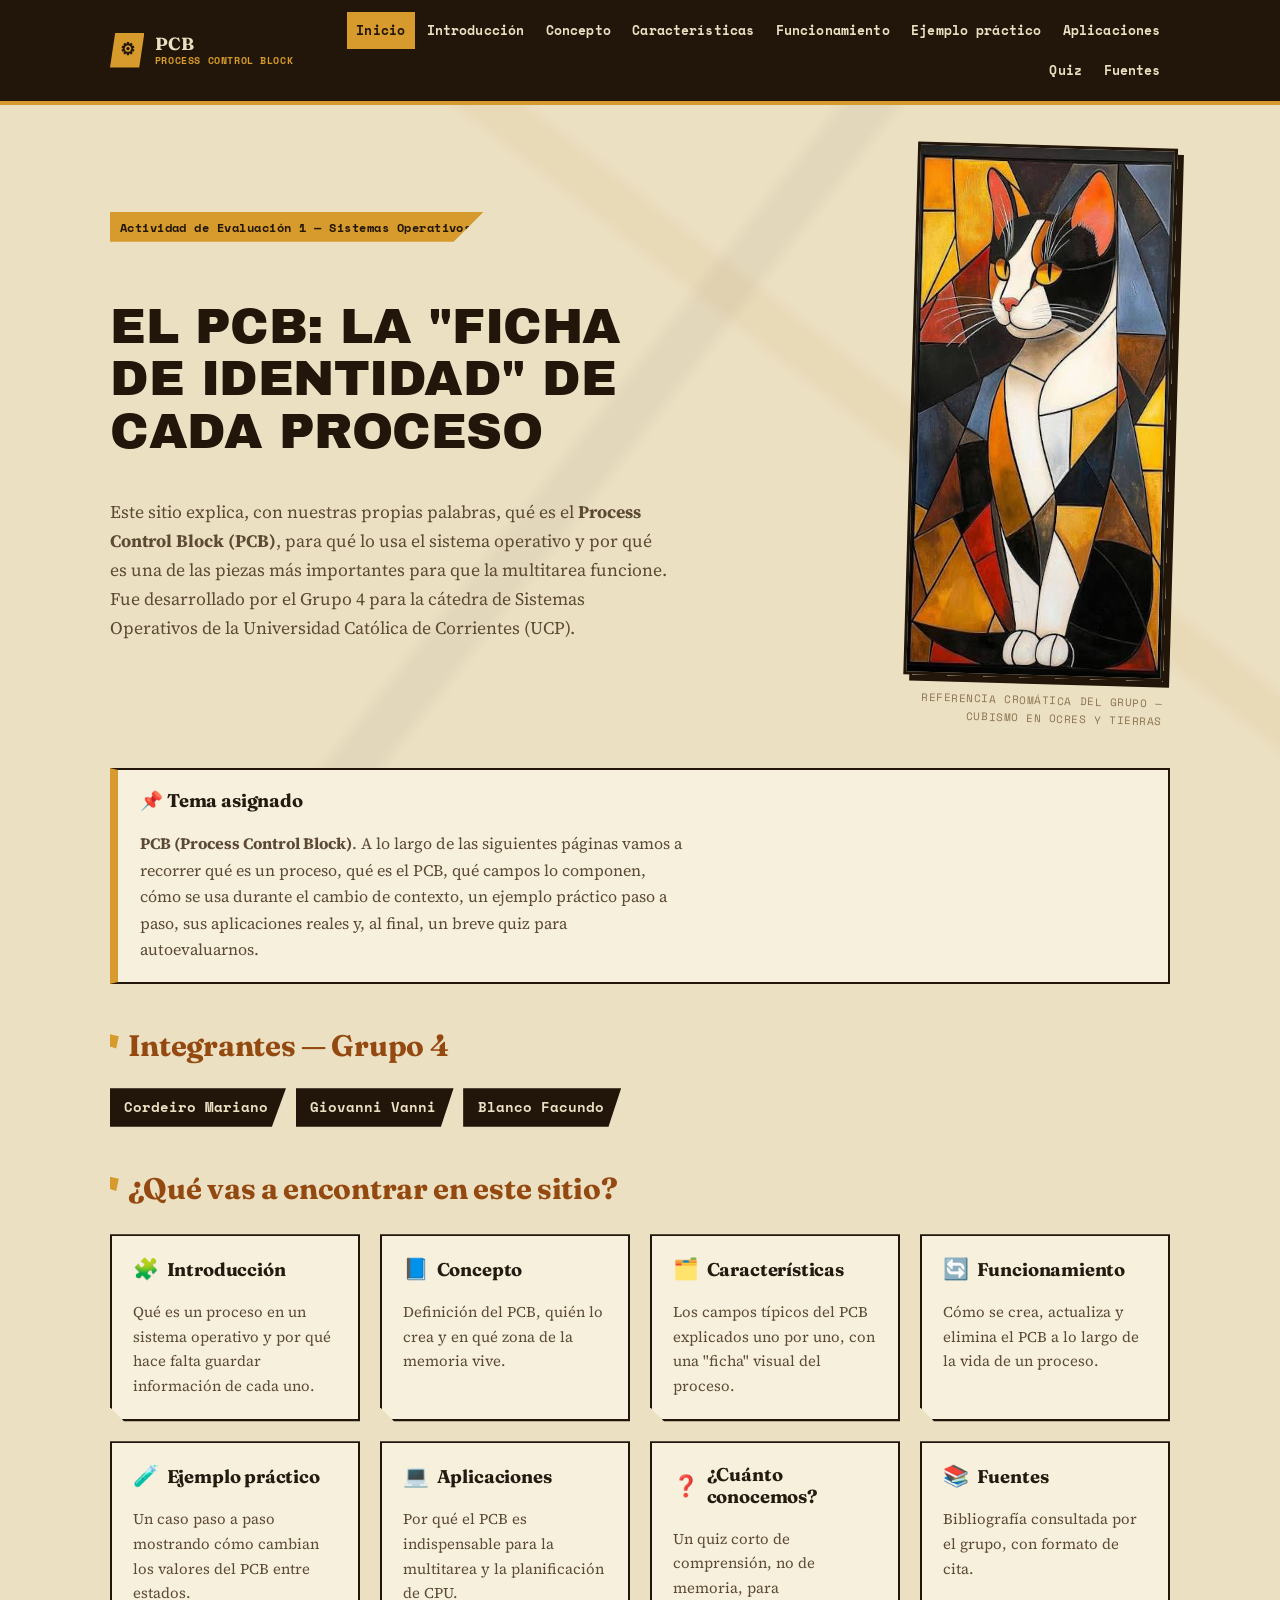
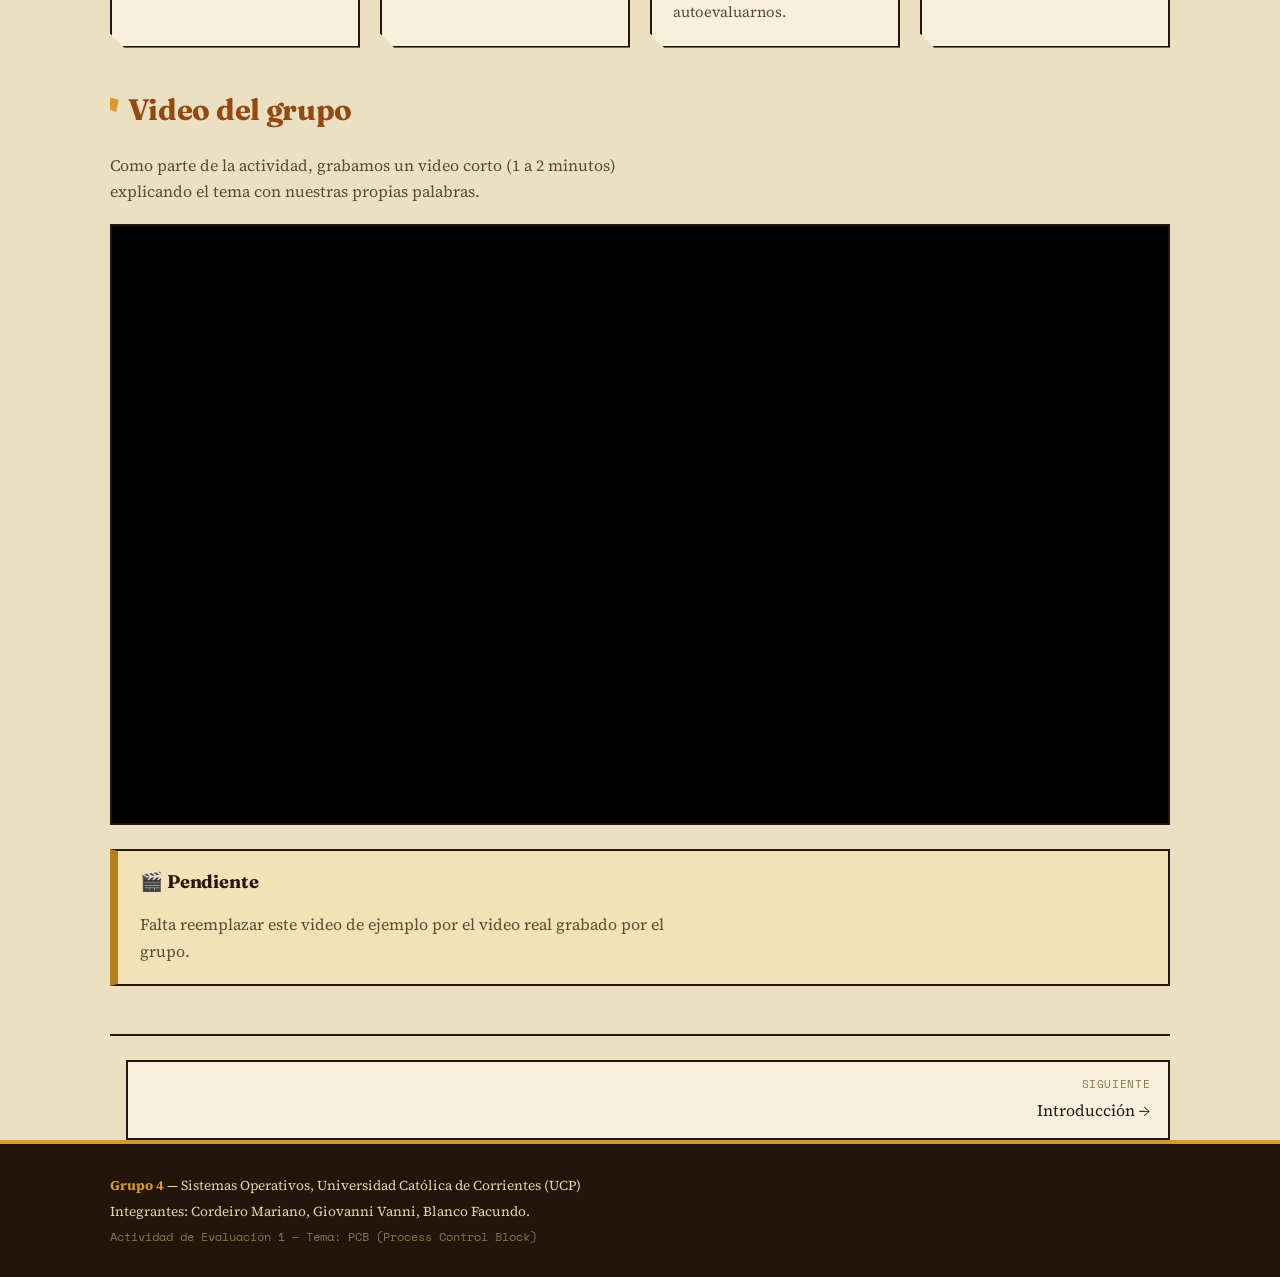
==== index.html @ 2b37f036 "Sitio PCB - Grupo 4" ====
<!DOCTYPE html>
<html lang="es">
<head>
<meta charset="UTF-8" />
<meta name="viewport" content="width=device-width, initial-scale=1.0" />
<title>PCB (Process Control Block) — Grupo 4 | Sistemas Operativos</title>
<meta name="description" content="Sitio del Grupo 4 sobre el PCB (Process Control Block) para la Actividad de Evaluación 1 de Sistemas Operativos - UCP." />
<link rel="preconnect" href="https://fonts.googleapis.com" />
<link rel="stylesheet" href="https://fonts.googleapis.com/css2?family=Archivo+Black&family=Fraunces:ital,opsz,wght@0,9..144,500;0,9..144,600;0,9..144,700;1,9..144,500&family=Source+Serif+4:opsz,wght@8..60,400;8..60,600&family=Space+Mono:wght@400;700&display=swap" />
<link rel="stylesheet" href="style.css" />
</head>
<body>

<header class="site-header">
  <div class="header-inner container">
    <a href="index.html" class="brand">
      <span class="brand-icon">⚙</span>
      <span class="brand-text">PCB<span class="brand-sub">Process Control Block</span></span>
    </a>
    <button class="nav-toggle" id="navToggle" aria-label="Abrir menú" aria-expanded="false">
      <span></span><span></span><span></span>
    </button>
    <nav class="site-nav" id="siteNav">
      <a href="index.html" class="active">Inicio</a>
      <a href="introduccion.html">Introducción</a>
      <a href="concepto.html">Concepto</a>
      <a href="caracteristicas.html">Características</a>
      <a href="funcionamiento.html">Funcionamiento</a>
      <a href="ejemplo-practico.html">Ejemplo práctico</a>
      <a href="aplicaciones.html">Aplicaciones</a>
      <a href="cuanto-conocemos.html">Quiz</a>
      <a href="fuentes.html">Fuentes</a>
    </nav>
  </div>
</header>

<main class="container">

  <section class="hero">
    <div class="hero-text">
      <span class="eyebrow">Actividad de Evaluación 1 — Sistemas Operativos</span>
      <h1>El PCB: la "ficha de identidad" de cada proceso</h1>
      <p class="lead">
        Este sitio explica, con nuestras propias palabras, qué es el
        <strong>Process Control Block (PCB)</strong>, para qué lo usa el sistema
        operativo y por qué es una de las piezas más importantes para que la
        multitarea funcione. Fue desarrollado por el Grupo 4 para la cátedra de
        Sistemas Operativos de la Universidad Católica de Corrientes (UCP).
      </p>
    </div>
    <div class="hero-art">
      <figure>
        <img src="images.jpg" alt="Ilustración cubista de un gato compuesta por planos geométricos en ocre, marrón, negro y blanco" width="320" height="533" />
        <figcaption>Referencia cromática del grupo — cubismo en ocres y tierras</figcaption>
      </figure>
    </div>
  </section>

  <div class="box tip">
    <h3>📌 Tema asignado</h3>
    <p style="margin-bottom:0">
      <strong>PCB (Process Control Block)</strong>. A lo largo de las
      siguientes páginas vamos a recorrer qué es un proceso, qué es el PCB,
      qué campos lo componen, cómo se usa durante el cambio de contexto, un
      ejemplo práctico paso a paso, sus aplicaciones reales y, al final, un
      breve quiz para autoevaluarnos.
    </p>
  </div>

  <h2>Integrantes — Grupo 4</h2>
  <ul class="team-list">
    <li>Cordeiro Mariano</li>
    <li>Giovanni Vanni</li>
    <li>Blanco Facundo</li>
  </ul>

  <h2>¿Qué vas a encontrar en este sitio?</h2>
  <div class="grid">
    <div class="card">
      <a href="introduccion.html" class="card-link">
        <h3><span class="card-icon">🧩</span> Introducción</h3>
        <p>Qué es un proceso en un sistema operativo y por qué hace falta guardar información de cada uno.</p>
      </a>
    </div>
    <div class="card">
      <a href="concepto.html" class="card-link">
        <h3><span class="card-icon">📘</span> Concepto</h3>
        <p>Definición del PCB, quién lo crea y en qué zona de la memoria vive.</p>
      </a>
    </div>
    <div class="card">
      <a href="caracteristicas.html" class="card-link">
        <h3><span class="card-icon">🗂️</span> Características</h3>
        <p>Los campos típicos del PCB explicados uno por uno, con una "ficha" visual del proceso.</p>
      </a>
    </div>
    <div class="card">
      <a href="funcionamiento.html" class="card-link">
        <h3><span class="card-icon">🔄</span> Funcionamiento</h3>
        <p>Cómo se crea, actualiza y elimina el PCB a lo largo de la vida de un proceso.</p>
      </a>
    </div>
    <div class="card">
      <a href="ejemplo-practico.html" class="card-link">
        <h3><span class="card-icon">🧪</span> Ejemplo práctico</h3>
        <p>Un caso paso a paso mostrando cómo cambian los valores del PCB entre estados.</p>
      </a>
    </div>
    <div class="card">
      <a href="aplicaciones.html" class="card-link">
        <h3><span class="card-icon">💻</span> Aplicaciones</h3>
        <p>Por qué el PCB es indispensable para la multitarea y la planificación de CPU.</p>
      </a>
    </div>
    <div class="card">
      <a href="cuanto-conocemos.html" class="card-link">
        <h3><span class="card-icon">❓</span> ¿Cuánto conocemos?</h3>
        <p>Un quiz corto de comprensión, no de memoria, para autoevaluarnos.</p>
      </a>
    </div>
    <div class="card">
      <a href="fuentes.html" class="card-link">
        <h3><span class="card-icon">📚</span> Fuentes</h3>
        <p>Bibliografía consultada por el grupo, con formato de cita.</p>
      </a>
    </div>
  </div>

  <h2>Video del grupo</h2>
  <p>
    Como parte de la actividad, grabamos un video corto (1 a 2 minutos)
    explicando el tema con nuestras propias palabras.
  </p>
  <div class="video-wrap">
    <!-- TODO: reemplazar el src por el video real del grupo subido a YouTube -->
    <iframe
      src="https://www.youtube.com/embed/dQw4w9WgXcQ"
      title="Video explicativo del grupo sobre PCB (Process Control Block)"
      allowfullscreen>
    </iframe>
  </div>
  <div class="box warn">
    <h3>🎬 Pendiente</h3>
    <p style="margin-bottom:0">
      <!-- TODO: el grupo debe grabar un video de 1-2 minutos explicando qué es
           el PCB y para qué sirve, subirlo a YouTube (puede ser "no listado")
           y reemplazar el enlace del iframe de arriba por el real. -->
      Falta reemplazar este video de ejemplo por el video real grabado por el
      grupo.
    </p>
  </div>

  <div class="page-nav">
    <span></span>
    <a href="introduccion.html" class="next">
      <span class="dir">Siguiente</span>
      Introducción →
    </a>
  </div>

</main>

<footer class="site-footer">
  <div class="container footer-inner">
    <p><strong>Grupo 4</strong> — Sistemas Operativos, Universidad Católica de Corrientes (UCP)</p>
    <p>Integrantes: Cordeiro Mariano, Giovanni Vanni, Blanco Facundo.</p>
    <p class="footer-note">Actividad de Evaluación 1 — Tema: PCB (Process Control Block)</p>
  </div>
</footer>

<script src="script.js"></script>
</body>
</html>
---- style.css ----
/* ============================================================
   PCB — Process Control Block | Grupo 4 | Sistemas Operativos
   Hoja de estilos compartida
   Identidad visual: collage cubista — ocre, beige, marrón, negro.
   Planos facetados en vez de esquinas redondeadas; tipografía de
   afiche + serif editorial; sombras duras a modo de "papel superpuesto".
   ============================================================ */

:root {
  /* Paleta — tierra, ocre y tinta, como un collage cubista sobre papel */
  --bg: #ece0c3;
  --bg-soft: #e2d2a8;
  --card: #f7f0dd;
  --card-hover: #f0dfae;
  --border: #cbb686;
  --border-strong: #211609;
  --text: #241a10;
  --text-muted: #5c4a34;
  --text-faint: #8a7350;
  --accent: #d69a2d;
  --accent-2: #b87f1e;
  --accent-strong: #93490f;
  --warn: #b87f1e;
  --danger: #8c3a26;
  --success: #55651f;

  --radius: 0px;
  --radius-sm: 0px;
  --shadow: 6px 6px 0 var(--border-strong);
  --shadow-sm: 4px 4px 0 var(--border-strong);

  --font-display: "Archivo Black", Impact, "Arial Black", sans-serif;
  --font-heading: "Fraunces", Georgia, "Times New Roman", serif;
  --font-body: "Source Serif 4", Georgia, "Times New Roman", serif;
  --mono: "Space Mono", Consolas, "Cascadia Code", Menlo, monospace;
  --sans: var(--font-body);
}

* {
  box-sizing: border-box;
}

html {
  scroll-behavior: smooth;
}

body {
  margin: 0;
  font-family: var(--font-body);
  background-color: var(--bg);
  background-image: linear-gradient(
      128deg,
      transparent 46%,
      rgba(33, 22, 9, 0.045) 47%,
      rgba(33, 22, 9, 0.045) 49%,
      transparent 50%
    ),
    linear-gradient(
      38deg,
      transparent 60%,
      rgba(184, 127, 30, 0.07) 61%,
      rgba(184, 127, 30, 0.07) 63%,
      transparent 64%
    );
  background-attachment: fixed;
  color: var(--text);
  line-height: 1.65;
  min-height: 100vh;
  display: flex;
  flex-direction: column;
}

.container {
  width: 100%;
  max-width: 1100px;
  margin: 0 auto;
  padding: 0 1.25rem;
}

img,
svg {
  max-width: 100%;
}

a {
  color: var(--accent-strong);
  text-decoration-thickness: 1.5px;
  text-underline-offset: 3px;
}

a:hover {
  color: var(--border-strong);
}

a:focus-visible,
button:focus-visible {
  outline: 3px solid var(--accent-strong);
  outline-offset: 2px;
}

h1,
h2,
h3,
h4 {
  font-family: var(--font-heading);
  font-weight: 700;
  line-height: 1.2;
  letter-spacing: -0.01em;
  text-wrap: balance;
  color: var(--border-strong);
}

h1 {
  font-size: clamp(1.9rem, 3.2vw, 2.6rem);
}

h2 {
  font-size: clamp(1.4rem, 2.4vw, 1.85rem);
  margin-top: 2.75rem;
  color: var(--accent-strong);
  position: relative;
  padding-left: 1.1rem;
}

h2::before {
  content: "";
  position: absolute;
  left: 0;
  top: 0.2em;
  width: 0.55rem;
  height: 0.9rem;
  background: var(--accent);
  clip-path: polygon(0 0, 100% 15%, 70% 100%, 0% 85%);
}

h3 {
  font-size: 1.15rem;
  color: var(--text);
}

p {
  color: var(--text-muted);
  max-width: 68ch;
}

.lead {
  font-size: 1.1rem;
  color: var(--text-muted);
  max-width: 62ch;
}

code,
.mono {
  font-family: var(--mono);
}

/* ---------- Header / Nav ---------- */

.site-header {
  position: sticky;
  top: 0;
  z-index: 100;
  background: var(--border-strong);
  border-bottom: 4px solid var(--accent);
}

.header-inner {
  display: flex;
  align-items: center;
  justify-content: space-between;
  padding-top: 0.75rem;
  padding-bottom: 0.75rem;
  gap: 1rem;
}

.brand {
  display: flex;
  align-items: center;
  gap: 0.65rem;
  color: var(--bg);
  text-decoration: none;
  flex-shrink: 0;
}

.brand:hover {
  color: var(--accent);
}

.brand-icon {
  display: inline-flex;
  align-items: center;
  justify-content: center;
  width: 2.15rem;
  height: 2.15rem;
  background: var(--accent);
  clip-path: polygon(15% 0, 100% 0, 85% 100%, 0 100%);
  color: var(--border-strong);
  font-weight: 800;
  font-size: 1.05rem;
  font-family: var(--font-display);
}

.brand-text {
  display: flex;
  flex-direction: column;
  line-height: 1.15;
  font-family: var(--font-heading);
  font-weight: 700;
  font-size: 1.1rem;
}

.brand-sub {
  font-family: var(--mono);
  font-size: 0.62rem;
  font-weight: 700;
  color: var(--accent);
  letter-spacing: 0.06em;
  text-transform: uppercase;
}

.nav-toggle {
  display: none;
  flex-direction: column;
  justify-content: center;
  gap: 4px;
  width: 2.2rem;
  height: 2.2rem;
  background: transparent;
  border: 1px solid var(--accent);
  cursor: pointer;
}

.nav-toggle span {
  display: block;
  height: 2px;
  width: 1.2rem;
  margin: 0 auto;
  background: var(--bg);
}

.site-nav {
  display: flex;
  flex-wrap: wrap;
  gap: 0.15rem;
  justify-content: flex-end;
}

.site-nav a {
  font-family: var(--mono);
  color: var(--bg);
  text-decoration: none;
  font-size: 0.8rem;
  font-weight: 700;
  padding: 0.5rem 0.6rem;
  letter-spacing: 0.01em;
  transition: background 0.15s, color 0.15s;
  white-space: nowrap;
}

.site-nav a:hover {
  background: rgba(214, 154, 45, 0.18);
  color: var(--accent);
}

.site-nav a.active {
  color: var(--border-strong);
  background: var(--accent);
}

/* ---------- Layout ---------- */

main {
  flex: 1;
  padding: 2.5rem 0 4rem;
}

.hero {
  padding: 2.5rem 0 1rem;
  position: relative;
  display: flex;
  align-items: center;
  gap: 2.5rem;
  flex-wrap: wrap;
}

.hero-text {
  flex: 1 1 380px;
  min-width: 0;
}

.hero-art {
  flex: 0 1 260px;
  position: relative;
  margin-left: auto;
}

.hero-art figure {
  margin: 0;
  transform: rotate(1.6deg);
}

.hero-art img {
  display: block;
  width: 100%;
  border: 3px solid var(--border-strong);
  box-shadow: var(--shadow);
}

.hero-art figcaption {
  margin-top: 0.9rem;
  font-family: var(--mono);
  font-size: 0.68rem;
  text-transform: uppercase;
  letter-spacing: 0.05em;
  color: var(--text-faint);
  text-align: right;
}

.hero h1 {
  font-family: var(--font-display);
  font-weight: 400;
  text-transform: uppercase;
  font-size: clamp(2rem, 4.4vw, 3.1rem);
  line-height: 1.05;
  letter-spacing: -0.01em;
  max-width: 16ch;
}

.eyebrow {
  display: inline-block;
  font-family: var(--mono);
  font-size: 0.76rem;
  font-weight: 700;
  color: var(--border-strong);
  background: var(--accent);
  padding: 0.3rem 0.75rem 0.3rem 0.6rem;
  margin-bottom: 1.1rem;
  letter-spacing: 0.04em;
  clip-path: polygon(0 0, 100% 0, 92% 100%, 0% 100%);
}

/* ---------- Cards / grid ---------- */

.grid {
  display: grid;
  gap: 1.25rem;
  grid-template-columns: repeat(auto-fit, minmax(230px, 1fr));
  margin: 1.75rem 0;
}

.card {
  background: var(--card);
  border: 2px solid var(--border-strong);
  box-shadow: var(--shadow-sm);
  padding: 1.3rem;
  clip-path: polygon(0 0, 100% 0, 100% 100%, 14px 100%, 0 calc(100% - 14px));
  transition: transform 0.15s, box-shadow 0.15s, background 0.15s;
}

.card:hover {
  transform: translate(-2px, -2px);
  box-shadow: 8px 8px 0 var(--border-strong);
  background: var(--card-hover);
}

.card h3 {
  margin-top: 0;
  display: flex;
  align-items: center;
  gap: 0.5rem;
  font-family: var(--font-heading);
}

.card-icon {
  font-size: 1.3rem;
}

.card a.card-link {
  display: block;
  text-decoration: none;
  color: inherit;
}

.card a.card-link:hover {
  text-decoration: none;
}

.card p {
  margin-bottom: 0;
  font-size: 0.93rem;
}

/* ---------- Info boxes ---------- */

.box {
  border: 2px solid var(--border-strong);
  background: var(--card);
  padding: 1.25rem 1.4rem;
  margin: 1.5rem 0;
  border-left-width: 8px;
}

.box.tip {
  border-left-color: var(--accent);
}

.box.warn {
  border-left-color: var(--warn);
  background: #f2e2b8;
}

.box.todo {
  border-left-color: var(--danger);
  background: #f3ddd3;
}

.box h3 {
  margin-top: 0;
  font-family: var(--font-heading);
}

/* ---------- Team list ---------- */

.team-list {
  list-style: none;
  padding: 0;
  margin: 1.25rem 0;
  display: flex;
  flex-wrap: wrap;
  gap: 0.6rem;
}

.team-list li {
  background: var(--border-strong);
  color: var(--bg);
  font-family: var(--mono);
  clip-path: polygon(0 0, 100% 0, 92% 100%, 0% 100%);
  padding: 0.5rem 1.1rem 0.5rem 0.9rem;
  font-size: 0.85rem;
  font-weight: 700;
}

/* ---------- Tables ---------- */

.table-wrap {
  overflow-x: auto;
  margin: 1.5rem 0;
  border: 2px solid var(--border-strong);
}

table {
  width: 100%;
  border-collapse: collapse;
  font-size: 0.92rem;
  min-width: 560px;
}

thead th {
  background: var(--border-strong);
  text-align: left;
  padding: 0.75rem 1rem;
  color: var(--accent);
  border-bottom: 1px solid var(--border-strong);
  font-family: var(--mono);
  font-size: 0.78rem;
  text-transform: uppercase;
  letter-spacing: 0.04em;
}

tbody td {
  padding: 0.7rem 1rem;
  border-bottom: 1px solid var(--border);
  color: var(--text-muted);
  vertical-align: top;
  background: var(--card);
}

tbody tr:last-child td {
  border-bottom: none;
}

tbody tr:hover td {
  background: var(--card-hover);
}

td.field-name,
th.field-name {
  color: var(--accent-strong);
  font-weight: 700;
  font-family: var(--mono);
  font-size: 0.85rem;
  white-space: nowrap;
}

/* ---------- Steps ---------- */

.steps {
  list-style: none;
  padding: 0;
  margin: 1.5rem 0;
  counter-reset: step;
}

.steps > li {
  counter-increment: step;
  position: relative;
  padding: 0.9rem 1rem 0.9rem 3.4rem;
  margin-bottom: 0.65rem;
  background: var(--card);
  border: 1px solid var(--border);
  border-left: 3px solid var(--accent);
}

.steps > li::before {
  content: counter(step);
  position: absolute;
  left: 0.85rem;
  top: 50%;
  width: 1.55rem;
  height: 1.55rem;
  background: var(--border-strong);
  color: var(--accent);
  font-family: var(--mono);
  font-weight: 700;
  font-size: 0.82rem;
  display: flex;
  align-items: center;
  justify-content: center;
  transform: translateY(-50%);
}

.steps strong {
  color: var(--border-strong);
}

/* ---------- PCB "ficha" diagram ---------- */

.pcb-card {
  background: var(--card);
  border: 2px solid var(--border-strong);
  padding: 1.5rem;
  margin: 2rem 0;
  box-shadow: var(--shadow);
  position: relative;
  transform: rotate(-0.35deg);
}

.pcb-card-header {
  display: flex;
  justify-content: space-between;
  align-items: center;
  border-bottom: 2px dashed var(--border);
  padding-bottom: 0.9rem;
  margin-bottom: 1rem;
  position: relative;
}

.pcb-card-header .tag {
  font-family: var(--mono);
  font-size: 0.72rem;
  font-weight: 700;
  color: var(--border-strong);
  background: var(--accent);
  padding: 0.25rem 0.6rem;
  clip-path: polygon(0 0, 100% 0, 90% 100%, 0% 100%);
}

.pcb-card-header h3 {
  margin: 0;
  font-family: var(--mono);
  font-size: 1.05rem;
  color: var(--border-strong);
}

.pcb-fields {
  display: grid;
  grid-template-columns: repeat(auto-fit, minmax(210px, 1fr));
  gap: 0.75rem;
  position: relative;
}

.pcb-field {
  background: var(--bg-soft);
  border: 1px solid var(--border);
  border-left: 3px solid var(--accent-2);
  padding: 0.7rem 0.85rem;
}

.pcb-field .k {
  display: block;
  font-family: var(--mono);
  font-size: 0.68rem;
  text-transform: uppercase;
  letter-spacing: 0.04em;
  color: var(--text-faint);
  margin-bottom: 0.25rem;
}

.pcb-field .v {
  display: block;
  font-family: var(--mono);
  font-size: 0.92rem;
  color: var(--accent-strong);
  word-break: break-word;
  font-weight: 700;
}

.pcb-field.state {
  border-left-color: var(--danger);
}

.pcb-field.state .v {
  color: var(--danger);
  font-weight: 700;
}

/* ---------- State diagram ---------- */

.state-diagram {
  display: flex;
  flex-wrap: wrap;
  align-items: center;
  justify-content: center;
  gap: 0.75rem;
  margin: 2rem 0;
  padding: 1.75rem 1.5rem;
  background: var(--border-strong);
}

.state-node {
  padding: 0.8rem 1.4rem;
  font-family: var(--mono);
  font-weight: 700;
  font-size: 0.85rem;
  text-align: center;
  clip-path: polygon(6% 0, 100% 0, 94% 100%, 0 100%);
}

.state-node.running {
  background: var(--accent);
  color: var(--border-strong);
}

.state-node.blocked {
  background: var(--danger);
  color: var(--card);
}

.state-node.ready {
  background: var(--bg-soft);
  color: var(--border-strong);
}

.state-arrow {
  font-size: 1.4rem;
  color: var(--accent);
  font-weight: 700;
}

/* ---------- Video placeholder ---------- */

.video-wrap {
  position: relative;
  width: 100%;
  padding-top: 56.25%;
  overflow: hidden;
  border: 2px solid var(--border-strong);
  margin: 1.25rem 0;
  background: #000;
}

.video-wrap iframe {
  position: absolute;
  inset: 0;
  width: 100%;
  height: 100%;
  border: 0;
}

/* ---------- Quiz ---------- */

.quiz-question {
  background: var(--card);
  border: 2px solid var(--border-strong);
  box-shadow: var(--shadow-sm);
  padding: 1.4rem;
  margin-bottom: 1.75rem;
}

.quiz-question h3 {
  margin-top: 0;
  font-family: var(--font-heading);
}

.quiz-options {
  list-style: none;
  padding: 0;
  margin: 1rem 0;
  display: grid;
  gap: 0.6rem;
}

.quiz-option {
  display: block;
  width: 100%;
  text-align: left;
  font-family: var(--font-body);
  background: var(--bg-soft);
  border: 1px solid var(--border-strong);
  color: var(--text);
  padding: 0.7rem 1rem;
  cursor: pointer;
  font-size: 0.95rem;
  transition: border-color 0.15s, background 0.15s, transform 0.1s;
}

.quiz-option:hover:not(:disabled) {
  background: var(--accent);
  transform: translateX(2px);
}

.quiz-option:disabled {
  cursor: default;
}

.quiz-option.correct {
  border-color: var(--success);
  background: #dfe4c3;
  color: var(--success);
  font-weight: 700;
}

.quiz-option.incorrect {
  border-color: var(--danger);
  background: #f3ddd3;
  color: var(--danger);
  font-weight: 700;
}

.quiz-feedback {
  display: none;
  margin-top: 0.75rem;
  padding: 0.85rem 1rem;
  font-size: 0.9rem;
  border: 1px solid var(--border);
  border-left: 4px solid var(--accent-2);
  background: var(--bg-soft);
  color: var(--text-muted);
}

.quiz-feedback.show {
  display: block;
}

.quiz-summary {
  text-align: center;
  padding: 2rem;
  background: var(--card);
  border: 2px solid var(--border-strong);
  box-shadow: var(--shadow);
  margin-top: 1.5rem;
  display: none;
}

.quiz-summary.show {
  display: block;
}

.quiz-summary .score {
  font-size: 2.2rem;
  font-weight: 700;
  color: var(--accent-strong);
  font-family: var(--font-display);
}

.btn {
  display: inline-block;
  margin-top: 1rem;
  padding: 0.65rem 1.4rem;
  background: var(--accent);
  color: var(--border-strong);
  border: 2px solid var(--border-strong);
  box-shadow: var(--shadow-sm);
  font-family: var(--mono);
  font-weight: 700;
  cursor: pointer;
  font-size: 0.9rem;
  clip-path: polygon(0 0, 100% 0, 96% 100%, 0% 100%);
  transition: transform 0.1s, box-shadow 0.1s;
}

.btn:hover {
  transform: translate(-2px, -2px);
  box-shadow: 6px 6px 0 var(--border-strong);
  text-decoration: none;
}

/* ---------- Sources ---------- */

.source-list {
  list-style: none;
  padding: 0;
  margin: 1.5rem 0;
  display: grid;
  gap: 0.9rem;
}

.source-list li {
  background: var(--card);
  border: 1px solid var(--border);
  border-left: 4px solid var(--accent);
  padding: 0.9rem 1.1rem;
  font-size: 0.93rem;
  color: var(--text-muted);
}

/* ---------- Footer ---------- */

.site-footer {
  border-top: 4px solid var(--accent);
  background: var(--border-strong);
  padding: 1.75rem 0;
  margin-top: auto;
}

.footer-inner p {
  margin: 0.2rem 0;
  font-size: 0.85rem;
  color: var(--bg-soft);
}

.footer-inner strong {
  color: var(--accent);
}

.footer-note {
  font-family: var(--mono);
  font-size: 0.72rem !important;
  color: var(--text-faint) !important;
}

/* ---------- Page nav (prev/next) ---------- */

.page-nav {
  display: flex;
  justify-content: space-between;
  gap: 1rem;
  margin-top: 3rem;
  padding-top: 1.5rem;
  border-top: 2px solid var(--border-strong);
  flex-wrap: wrap;
}

.page-nav a {
  flex: 1;
  min-width: 200px;
  border: 2px solid var(--border-strong);
  padding: 0.9rem 1.1rem;
  text-decoration: none;
  color: var(--text);
  background: var(--card);
  transition: transform 0.12s, box-shadow 0.12s;
}

.page-nav a:hover {
  box-shadow: var(--shadow-sm);
  transform: translate(-2px, -2px);
  text-decoration: none;
}

.page-nav .dir {
  display: block;
  font-family: var(--mono);
  font-size: 0.68rem;
  text-transform: uppercase;
  letter-spacing: 0.06em;
  color: var(--text-faint);
  margin-bottom: 0.2rem;
}

.page-nav .next {
  text-align: right;
}

/* ---------- Responsive ---------- */

@media (max-width: 820px) {
  .nav-toggle {
    display: flex;
  }

  .site-nav {
    display: none;
    width: 100%;
    flex-direction: column;
    justify-content: flex-start;
    gap: 0.15rem;
    padding-top: 0.75rem;
  }

  .site-nav.open {
    display: flex;
  }

  .header-inner {
    flex-wrap: wrap;
  }

  .site-nav a {
    width: 100%;
    padding: 0.65rem 0.75rem;
  }

  .hero {
    flex-direction: column;
    align-items: flex-start;
  }

  .hero-art {
    flex-basis: 100%;
    max-width: 240px;
    margin: 0 auto;
  }
}
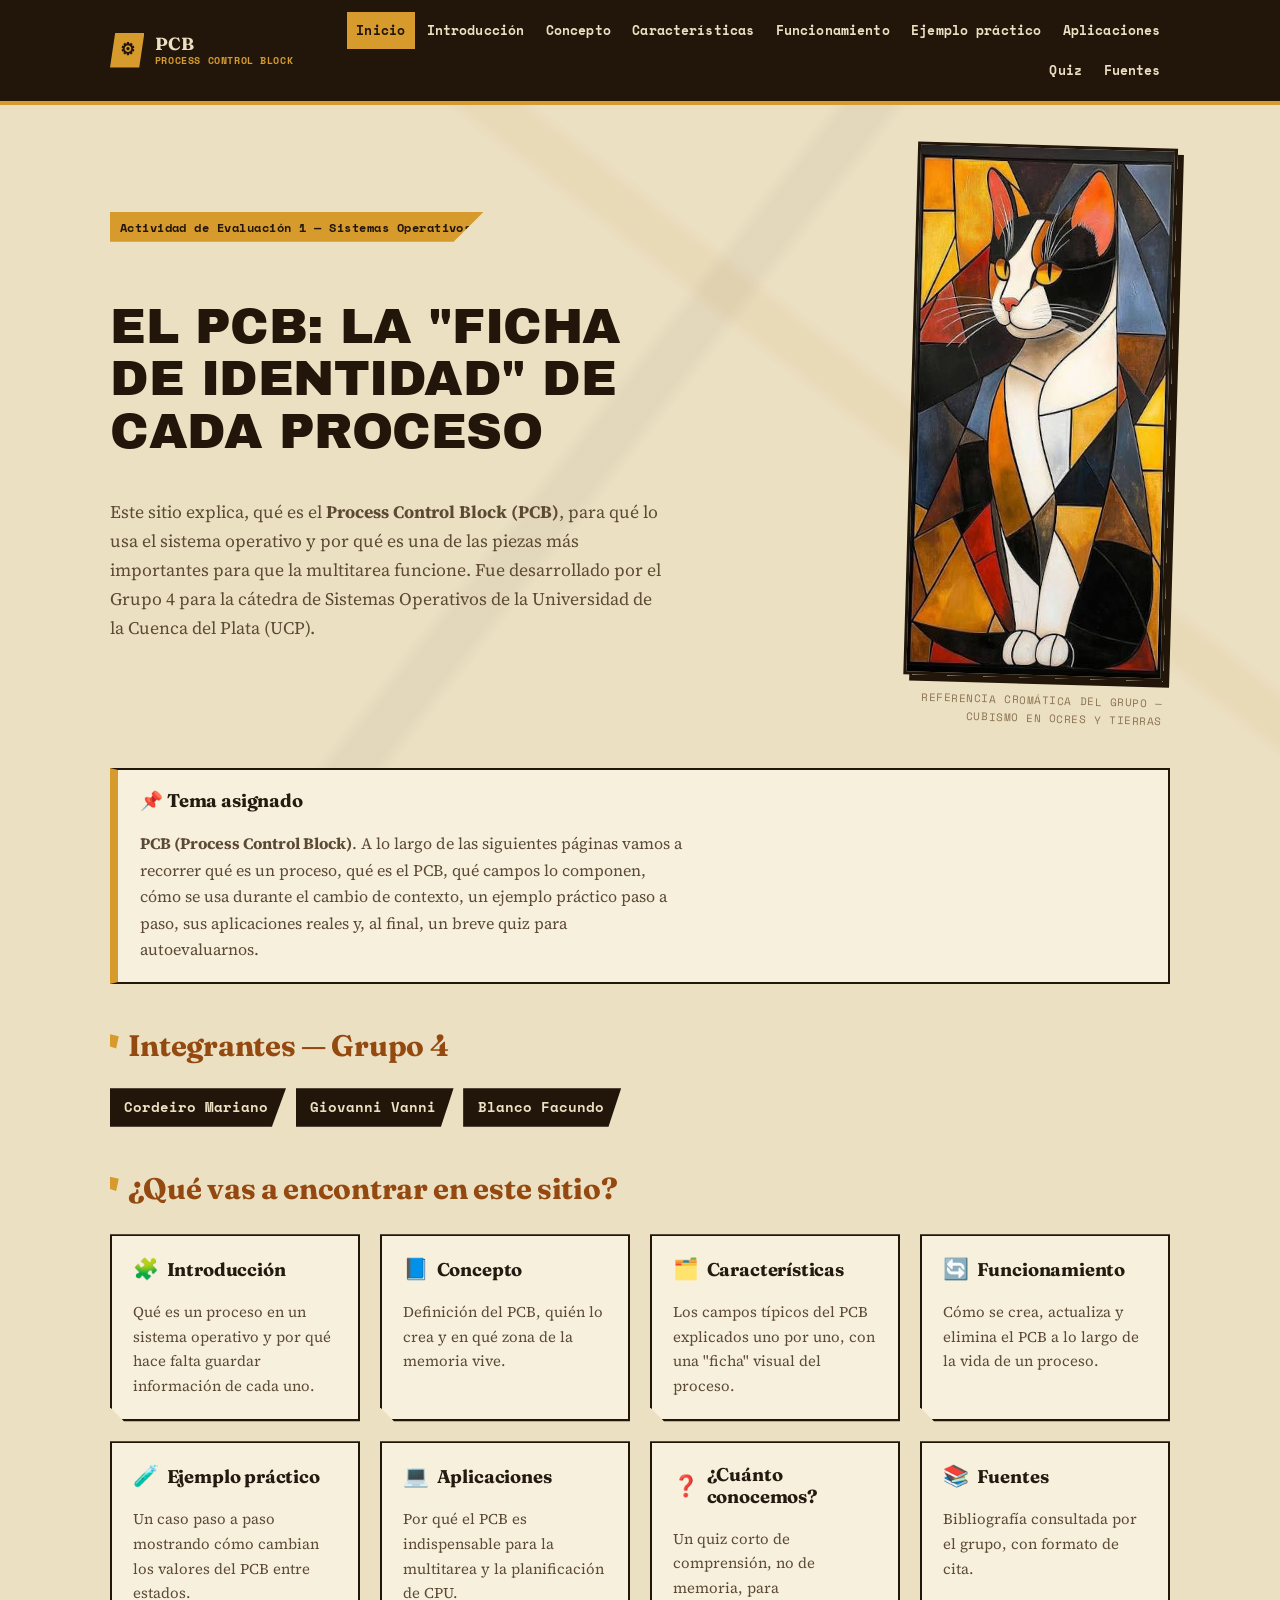
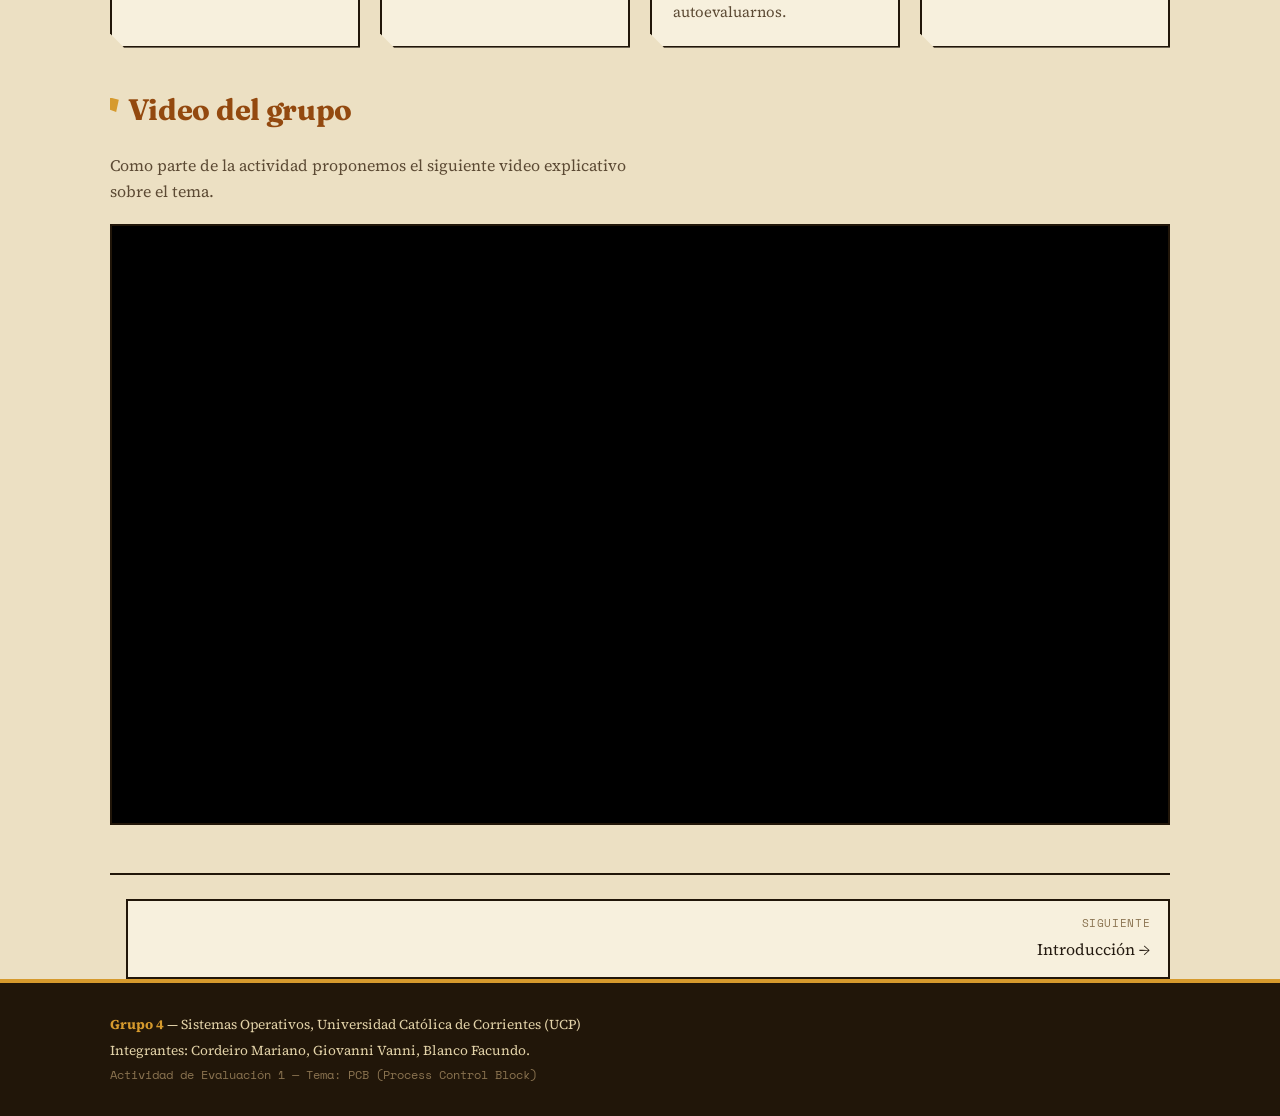
==== commit 9ad1535a: "notas borradas de las paginas" ====
--- a/index.html
+++ b/index.html
@@ -1,173 +1,209 @@
-<!DOCTYPE html>
+<!doctype html>
 <html lang="es">
-<head>
-<meta charset="UTF-8" />
-<meta name="viewport" content="width=device-width, initial-scale=1.0" />
-<title>PCB (Process Control Block) — Grupo 4 | Sistemas Operativos</title>
-<meta name="description" content="Sitio del Grupo 4 sobre el PCB (Process Control Block) para la Actividad de Evaluación 1 de Sistemas Operativos - UCP." />
-<link rel="preconnect" href="https://fonts.googleapis.com" />
-<link rel="stylesheet" href="https://fonts.googleapis.com/css2?family=Archivo+Black&family=Fraunces:ital,opsz,wght@0,9..144,500;0,9..144,600;0,9..144,700;1,9..144,500&family=Source+Serif+4:opsz,wght@8..60,400;8..60,600&family=Space+Mono:wght@400;700&display=swap" />
-<link rel="stylesheet" href="style.css" />
-</head>
-<body>
-
-<header class="site-header">
-  <div class="header-inner container">
-    <a href="index.html" class="brand">
-      <span class="brand-icon">⚙</span>
-      <span class="brand-text">PCB<span class="brand-sub">Process Control Block</span></span>
-    </a>
-    <button class="nav-toggle" id="navToggle" aria-label="Abrir menú" aria-expanded="false">
-      <span></span><span></span><span></span>
-    </button>
-    <nav class="site-nav" id="siteNav">
-      <a href="index.html" class="active">Inicio</a>
-      <a href="introduccion.html">Introducción</a>
-      <a href="concepto.html">Concepto</a>
-      <a href="caracteristicas.html">Características</a>
-      <a href="funcionamiento.html">Funcionamiento</a>
-      <a href="ejemplo-practico.html">Ejemplo práctico</a>
-      <a href="aplicaciones.html">Aplicaciones</a>
-      <a href="cuanto-conocemos.html">Quiz</a>
-      <a href="fuentes.html">Fuentes</a>
-    </nav>
-  </div>
-</header>
-
-<main class="container">
-
-  <section class="hero">
-    <div class="hero-text">
-      <span class="eyebrow">Actividad de Evaluación 1 — Sistemas Operativos</span>
-      <h1>El PCB: la "ficha de identidad" de cada proceso</h1>
-      <p class="lead">
-        Este sitio explica, con nuestras propias palabras, qué es el
-        <strong>Process Control Block (PCB)</strong>, para qué lo usa el sistema
-        operativo y por qué es una de las piezas más importantes para que la
-        multitarea funcione. Fue desarrollado por el Grupo 4 para la cátedra de
-        Sistemas Operativos de la Universidad Católica de Corrientes (UCP).
+  <head>
+    <meta charset="UTF-8" />
+    <meta name="viewport" content="width=device-width, initial-scale=1.0" />
+    <title>PCB (Process Control Block) — Grupo 4 | Sistemas Operativos</title>
+    <meta
+      name="description"
+      content="Sitio del Grupo 4 sobre el PCB (Process Control Block) para la Actividad de Evaluación 1 de Sistemas Operativos - UCP."
+    />
+    <link rel="preconnect" href="https://fonts.googleapis.com" />
+    <link
+      rel="stylesheet"
+      href="https://fonts.googleapis.com/css2?family=Archivo+Black&family=Fraunces:ital,opsz,wght@0,9..144,500;0,9..144,600;0,9..144,700;1,9..144,500&family=Source+Serif+4:opsz,wght@8..60,400;8..60,600&family=Space+Mono:wght@400;700&display=swap"
+    />
+    <link rel="stylesheet" href="style.css" />
+  </head>
+  <body>
+    <header class="site-header">
+      <div class="header-inner container">
+        <a href="index.html" class="brand">
+          <span class="brand-icon">⚙</span>
+          <span class="brand-text"
+            >PCB<span class="brand-sub">Process Control Block</span></span
+          >
+        </a>
+        <button
+          class="nav-toggle"
+          id="navToggle"
+          aria-label="Abrir menú"
+          aria-expanded="false"
+        >
+          <span></span><span></span><span></span>
+        </button>
+        <nav class="site-nav" id="siteNav">
+          <a href="index.html" class="active">Inicio</a>
+          <a href="introduccion.html">Introducción</a>
+          <a href="concepto.html">Concepto</a>
+          <a href="caracteristicas.html">Características</a>
+          <a href="funcionamiento.html">Funcionamiento</a>
+          <a href="ejemplo-practico.html">Ejemplo práctico</a>
+          <a href="aplicaciones.html">Aplicaciones</a>
+          <a href="cuanto-conocemos.html">Quiz</a>
+          <a href="fuentes.html">Fuentes</a>
+        </nav>
+      </div>
+    </header>
+
+    <main class="container">
+      <section class="hero">
+        <div class="hero-text">
+          <span class="eyebrow"
+            >Actividad de Evaluación 1 — Sistemas Operativos</span
+          >
+          <h1>El PCB: la "ficha de identidad" de cada proceso</h1>
+          <p class="lead">
+            Este sitio explica, qué es el
+            <strong>Process Control Block (PCB)</strong>, para qué lo usa el
+            sistema operativo y por qué es una de las piezas más importantes
+            para que la multitarea funcione. Fue desarrollado por el Grupo 4
+            para la cátedra de Sistemas Operativos de la Universidad de la
+            Cuenca del Plata (UCP).
+          </p>
+        </div>
+        <div class="hero-art">
+          <figure>
+            <img
+              src="images.jpg"
+              alt="Ilustración cubista de un gato compuesta por planos geométricos en ocre, marrón, negro y blanco"
+              width="320"
+              height="533"
+            />
+            <figcaption>
+              Referencia cromática del grupo — cubismo en ocres y tierras
+            </figcaption>
+          </figure>
+        </div>
+      </section>
+
+      <div class="box tip">
+        <h3>📌 Tema asignado</h3>
+        <p style="margin-bottom: 0">
+          <strong>PCB (Process Control Block)</strong>. A lo largo de las
+          siguientes páginas vamos a recorrer qué es un proceso, qué es el PCB,
+          qué campos lo componen, cómo se usa durante el cambio de contexto, un
+          ejemplo práctico paso a paso, sus aplicaciones reales y, al final, un
+          breve quiz para autoevaluarnos.
+        </p>
+      </div>
+
+      <h2>Integrantes — Grupo 4</h2>
+      <ul class="team-list">
+        <li>Cordeiro Mariano</li>
+        <li>Giovanni Vanni</li>
+        <li>Blanco Facundo</li>
+      </ul>
+
+      <h2>¿Qué vas a encontrar en este sitio?</h2>
+      <div class="grid">
+        <div class="card">
+          <a href="introduccion.html" class="card-link">
+            <h3><span class="card-icon">🧩</span> Introducción</h3>
+            <p>
+              Qué es un proceso en un sistema operativo y por qué hace falta
+              guardar información de cada uno.
+            </p>
+          </a>
+        </div>
+        <div class="card">
+          <a href="concepto.html" class="card-link">
+            <h3><span class="card-icon">📘</span> Concepto</h3>
+            <p>
+              Definición del PCB, quién lo crea y en qué zona de la memoria
+              vive.
+            </p>
+          </a>
+        </div>
+        <div class="card">
+          <a href="caracteristicas.html" class="card-link">
+            <h3><span class="card-icon">🗂️</span> Características</h3>
+            <p>
+              Los campos típicos del PCB explicados uno por uno, con una "ficha"
+              visual del proceso.
+            </p>
+          </a>
+        </div>
+        <div class="card">
+          <a href="funcionamiento.html" class="card-link">
+            <h3><span class="card-icon">🔄</span> Funcionamiento</h3>
+            <p>
+              Cómo se crea, actualiza y elimina el PCB a lo largo de la vida de
+              un proceso.
+            </p>
+          </a>
+        </div>
+        <div class="card">
+          <a href="ejemplo-practico.html" class="card-link">
+            <h3><span class="card-icon">🧪</span> Ejemplo práctico</h3>
+            <p>
+              Un caso paso a paso mostrando cómo cambian los valores del PCB
+              entre estados.
+            </p>
+          </a>
+        </div>
+        <div class="card">
+          <a href="aplicaciones.html" class="card-link">
+            <h3><span class="card-icon">💻</span> Aplicaciones</h3>
+            <p>
+              Por qué el PCB es indispensable para la multitarea y la
+              planificación de CPU.
+            </p>
+          </a>
+        </div>
+        <div class="card">
+          <a href="cuanto-conocemos.html" class="card-link">
+            <h3><span class="card-icon">❓</span> ¿Cuánto conocemos?</h3>
+            <p>
+              Un quiz corto de comprensión, no de memoria, para autoevaluarnos.
+            </p>
+          </a>
+        </div>
+        <div class="card">
+          <a href="fuentes.html" class="card-link">
+            <h3><span class="card-icon">📚</span> Fuentes</h3>
+            <p>Bibliografía consultada por el grupo, con formato de cita.</p>
+          </a>
+        </div>
+      </div>
+
+      <h2>Video del grupo</h2>
+      <p>
+        Como parte de la actividad proponemos el siguiente video explicativo
+        sobre el tema.
       </p>
-    </div>
-    <div class="hero-art">
-      <figure>
-        <img src="images.jpg" alt="Ilustración cubista de un gato compuesta por planos geométricos en ocre, marrón, negro y blanco" width="320" height="533" />
-        <figcaption>Referencia cromática del grupo — cubismo en ocres y tierras</figcaption>
-      </figure>
-    </div>
-  </section>
-
-  <div class="box tip">
-    <h3>📌 Tema asignado</h3>
-    <p style="margin-bottom:0">
-      <strong>PCB (Process Control Block)</strong>. A lo largo de las
-      siguientes páginas vamos a recorrer qué es un proceso, qué es el PCB,
-      qué campos lo componen, cómo se usa durante el cambio de contexto, un
-      ejemplo práctico paso a paso, sus aplicaciones reales y, al final, un
-      breve quiz para autoevaluarnos.
-    </p>
-  </div>
-
-  <h2>Integrantes — Grupo 4</h2>
-  <ul class="team-list">
-    <li>Cordeiro Mariano</li>
-    <li>Giovanni Vanni</li>
-    <li>Blanco Facundo</li>
-  </ul>
-
-  <h2>¿Qué vas a encontrar en este sitio?</h2>
-  <div class="grid">
-    <div class="card">
-      <a href="introduccion.html" class="card-link">
-        <h3><span class="card-icon">🧩</span> Introducción</h3>
-        <p>Qué es un proceso en un sistema operativo y por qué hace falta guardar información de cada uno.</p>
-      </a>
-    </div>
-    <div class="card">
-      <a href="concepto.html" class="card-link">
-        <h3><span class="card-icon">📘</span> Concepto</h3>
-        <p>Definición del PCB, quién lo crea y en qué zona de la memoria vive.</p>
-      </a>
-    </div>
-    <div class="card">
-      <a href="caracteristicas.html" class="card-link">
-        <h3><span class="card-icon">🗂️</span> Características</h3>
-        <p>Los campos típicos del PCB explicados uno por uno, con una "ficha" visual del proceso.</p>
-      </a>
-    </div>
-    <div class="card">
-      <a href="funcionamiento.html" class="card-link">
-        <h3><span class="card-icon">🔄</span> Funcionamiento</h3>
-        <p>Cómo se crea, actualiza y elimina el PCB a lo largo de la vida de un proceso.</p>
-      </a>
-    </div>
-    <div class="card">
-      <a href="ejemplo-practico.html" class="card-link">
-        <h3><span class="card-icon">🧪</span> Ejemplo práctico</h3>
-        <p>Un caso paso a paso mostrando cómo cambian los valores del PCB entre estados.</p>
-      </a>
-    </div>
-    <div class="card">
-      <a href="aplicaciones.html" class="card-link">
-        <h3><span class="card-icon">💻</span> Aplicaciones</h3>
-        <p>Por qué el PCB es indispensable para la multitarea y la planificación de CPU.</p>
-      </a>
-    </div>
-    <div class="card">
-      <a href="cuanto-conocemos.html" class="card-link">
-        <h3><span class="card-icon">❓</span> ¿Cuánto conocemos?</h3>
-        <p>Un quiz corto de comprensión, no de memoria, para autoevaluarnos.</p>
-      </a>
-    </div>
-    <div class="card">
-      <a href="fuentes.html" class="card-link">
-        <h3><span class="card-icon">📚</span> Fuentes</h3>
-        <p>Bibliografía consultada por el grupo, con formato de cita.</p>
-      </a>
-    </div>
-  </div>
-
-  <h2>Video del grupo</h2>
-  <p>
-    Como parte de la actividad, grabamos un video corto (1 a 2 minutos)
-    explicando el tema con nuestras propias palabras.
-  </p>
-  <div class="video-wrap">
-    <!-- TODO: reemplazar el src por el video real del grupo subido a YouTube -->
-    <iframe
-      src="https://www.youtube.com/embed/dQw4w9WgXcQ"
-      title="Video explicativo del grupo sobre PCB (Process Control Block)"
-      allowfullscreen>
-    </iframe>
-  </div>
-  <div class="box warn">
-    <h3>🎬 Pendiente</h3>
-    <p style="margin-bottom:0">
-      <!-- TODO: el grupo debe grabar un video de 1-2 minutos explicando qué es
-           el PCB y para qué sirve, subirlo a YouTube (puede ser "no listado")
-           y reemplazar el enlace del iframe de arriba por el real. -->
-      Falta reemplazar este video de ejemplo por el video real grabado por el
-      grupo.
-    </p>
-  </div>
-
-  <div class="page-nav">
-    <span></span>
-    <a href="introduccion.html" class="next">
-      <span class="dir">Siguiente</span>
-      Introducción →
-    </a>
-  </div>
-
-</main>
-
-<footer class="site-footer">
-  <div class="container footer-inner">
-    <p><strong>Grupo 4</strong> — Sistemas Operativos, Universidad Católica de Corrientes (UCP)</p>
-    <p>Integrantes: Cordeiro Mariano, Giovanni Vanni, Blanco Facundo.</p>
-    <p class="footer-note">Actividad de Evaluación 1 — Tema: PCB (Process Control Block)</p>
-  </div>
-</footer>
-
-<script src="script.js"></script>
-</body>
+      <div class="video-wrap">
+        <!-- TODO: reemplazar el src por el video real del grupo subido a YouTube -->
+        <iframe
+          src="https://www.youtube.com/embed/piQt4MPc8Lc"
+          title="Video explicativo del grupo sobre PCB (Process Control Block)"
+          allowfullscreen
+        >
+        </iframe>
+      </div>
+
+      <div class="page-nav">
+        <span></span>
+        <a href="introduccion.html" class="next">
+          <span class="dir">Siguiente</span>
+          Introducción →
+        </a>
+      </div>
+    </main>
+
+    <footer class="site-footer">
+      <div class="container footer-inner">
+        <p>
+          <strong>Grupo 4</strong> — Sistemas Operativos, Universidad Católica
+          de Corrientes (UCP)
+        </p>
+        <p>Integrantes: Cordeiro Mariano, Giovanni Vanni, Blanco Facundo.</p>
+        <p class="footer-note">
+          Actividad de Evaluación 1 — Tema: PCB (Process Control Block)
+        </p>
+      </div>
+    </footer>
+
+    <script src="script.js"></script>
+  </body>
 </html>
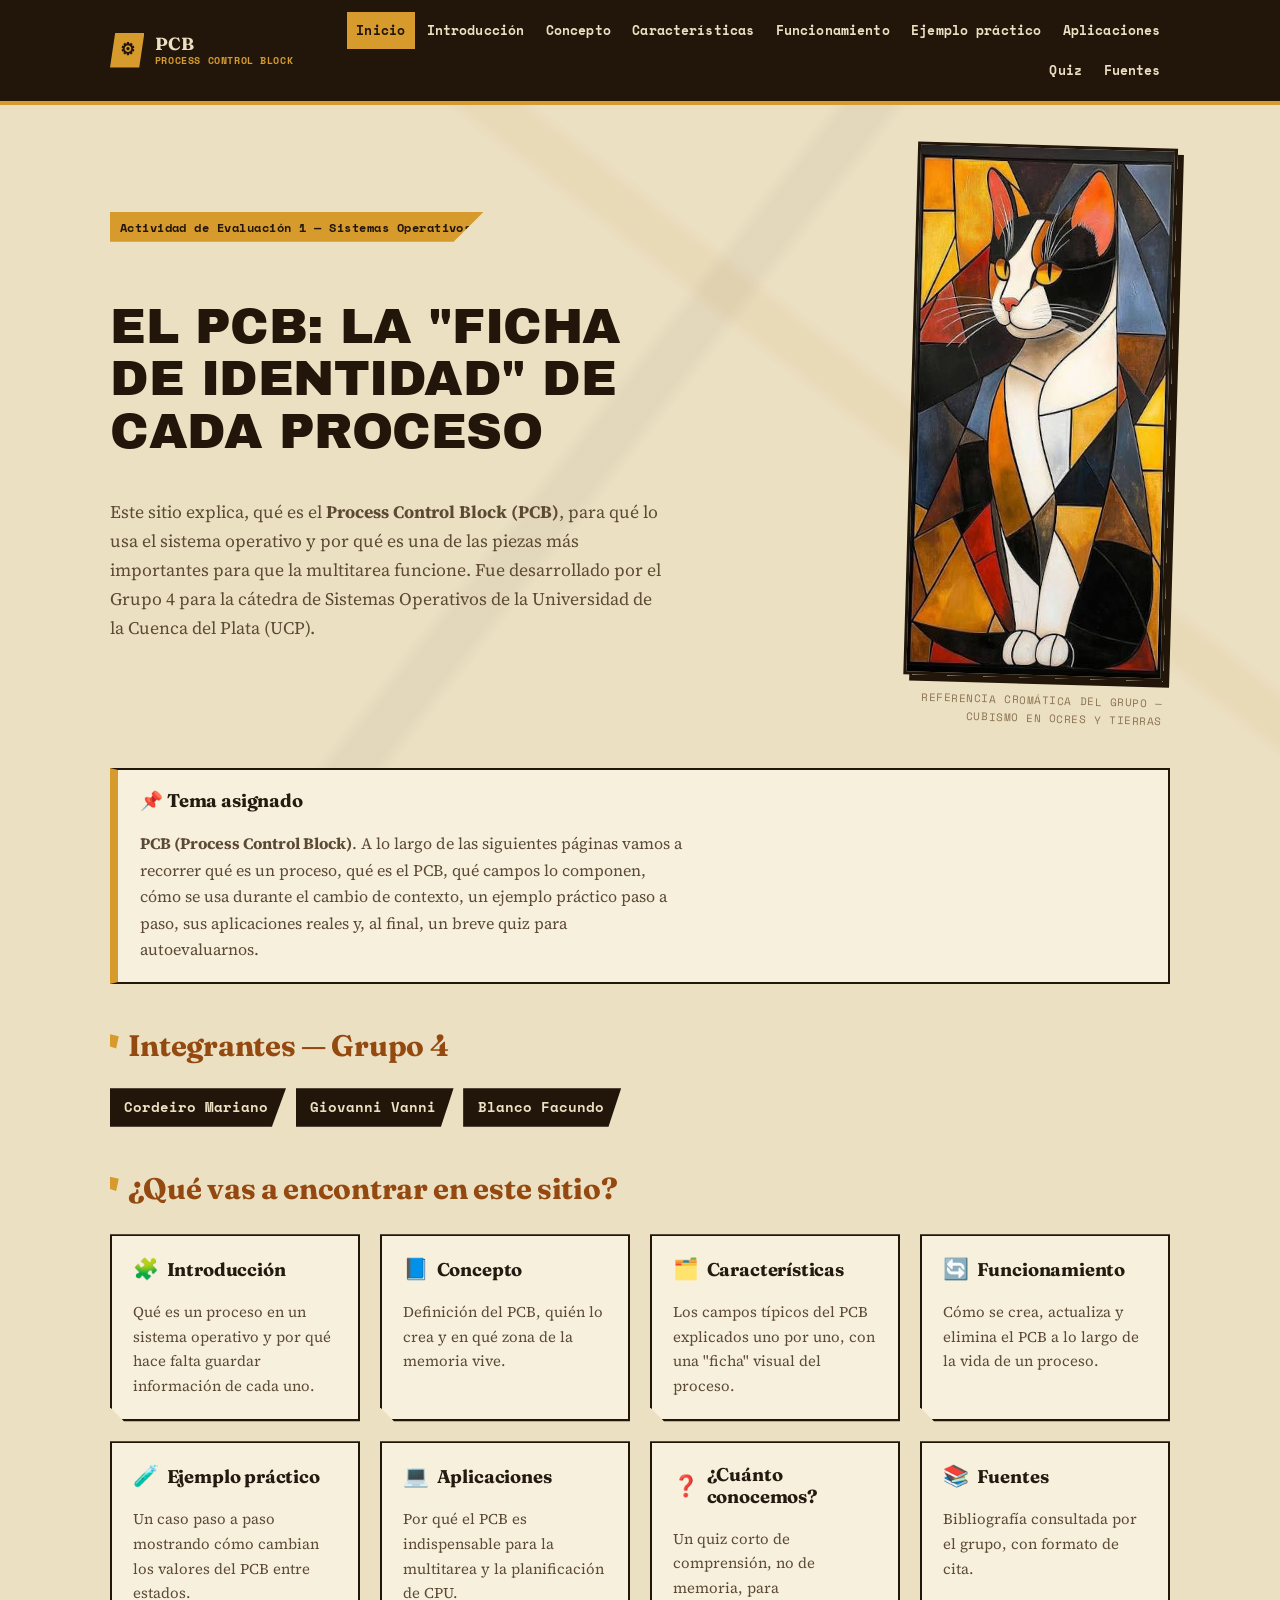
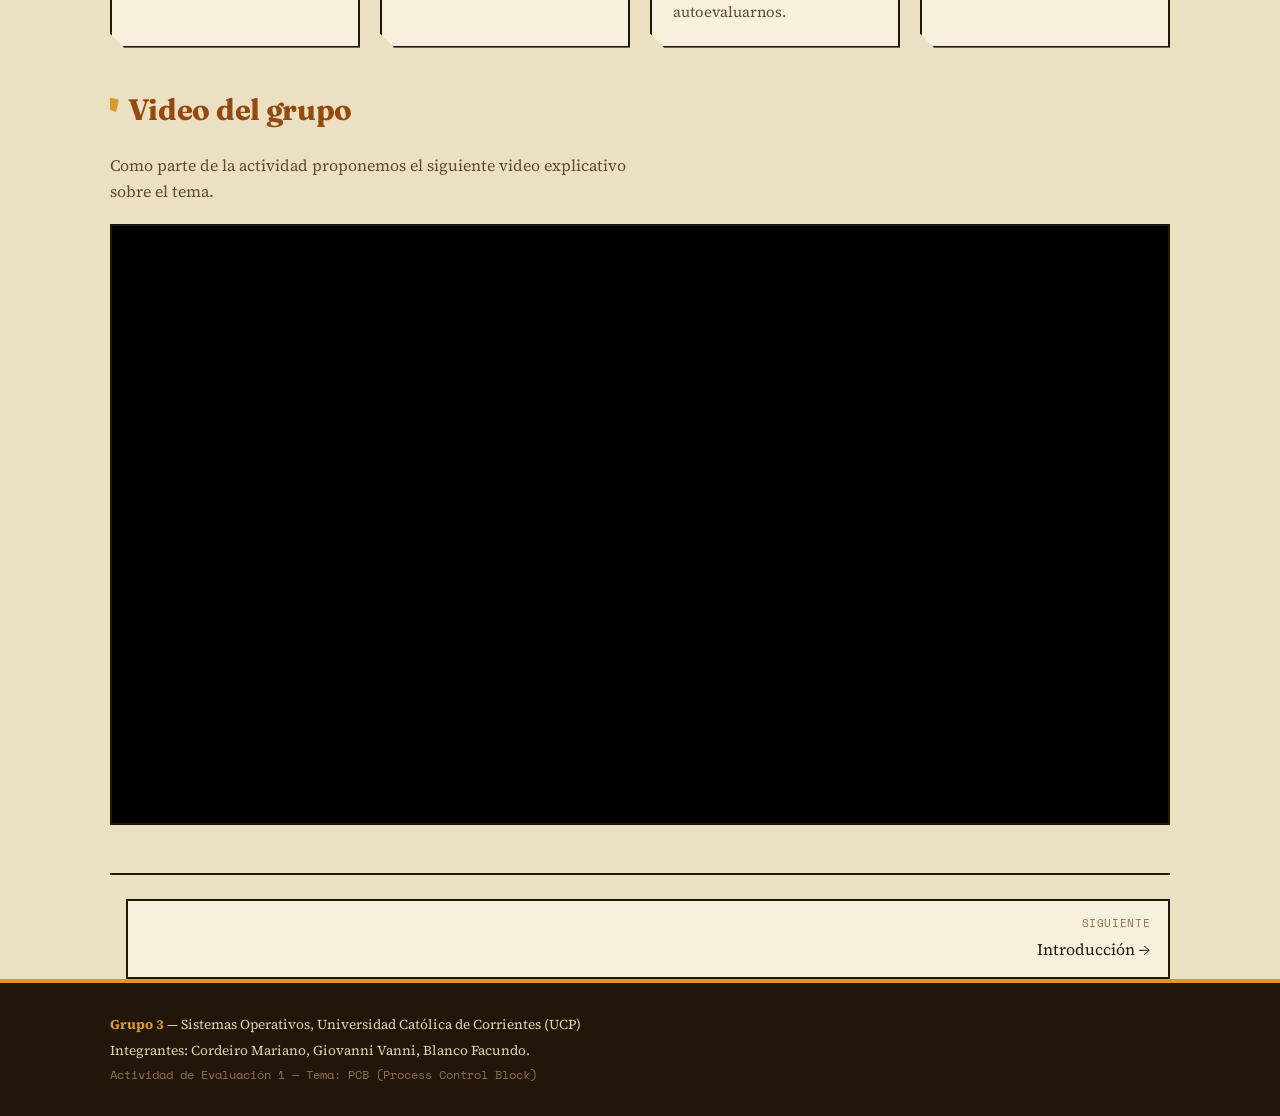
==== commit df389ca8: "numero del grupo" ====
--- a/index.html
+++ b/index.html
@@ -194,7 +194,7 @@
     <footer class="site-footer">
       <div class="container footer-inner">
         <p>
-          <strong>Grupo 4</strong> — Sistemas Operativos, Universidad Católica
+          <strong>Grupo 3</strong> — Sistemas Operativos, Universidad Católica
           de Corrientes (UCP)
         </p>
         <p>Integrantes: Cordeiro Mariano, Giovanni Vanni, Blanco Facundo.</p>
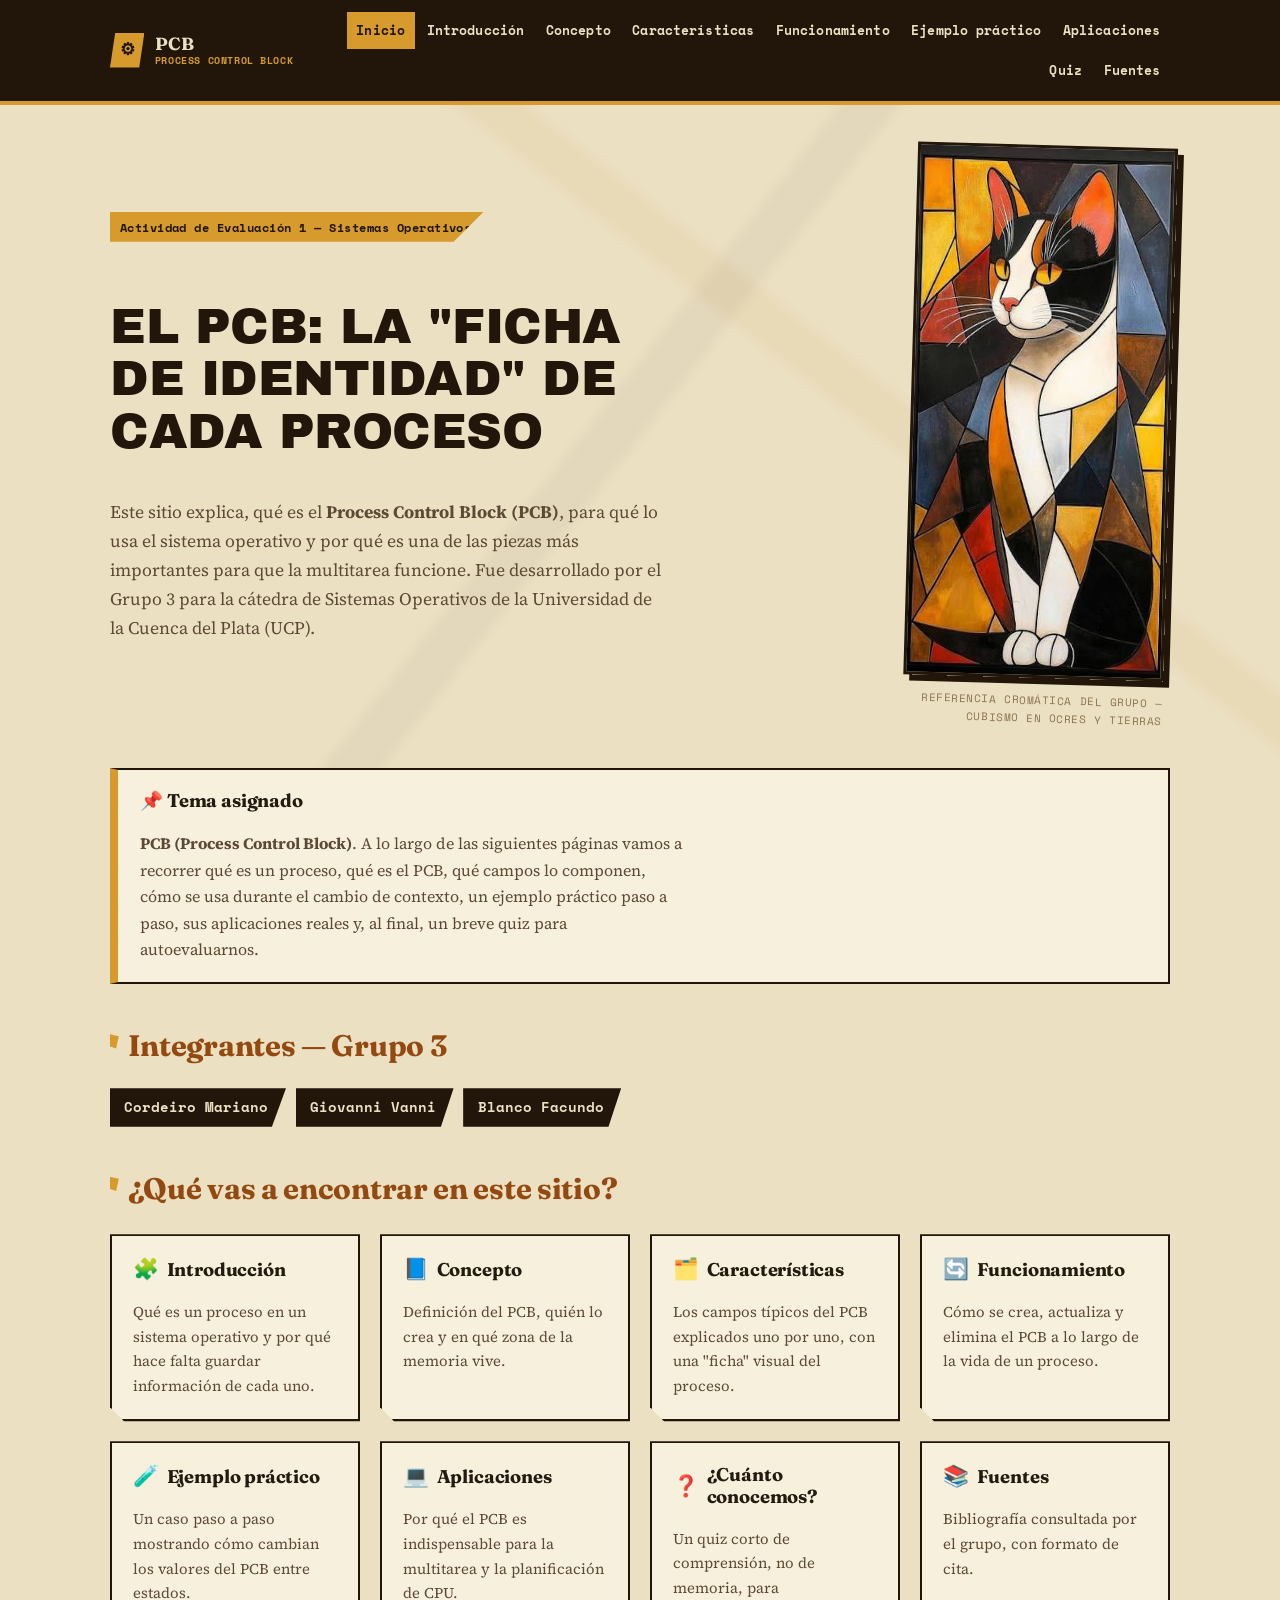
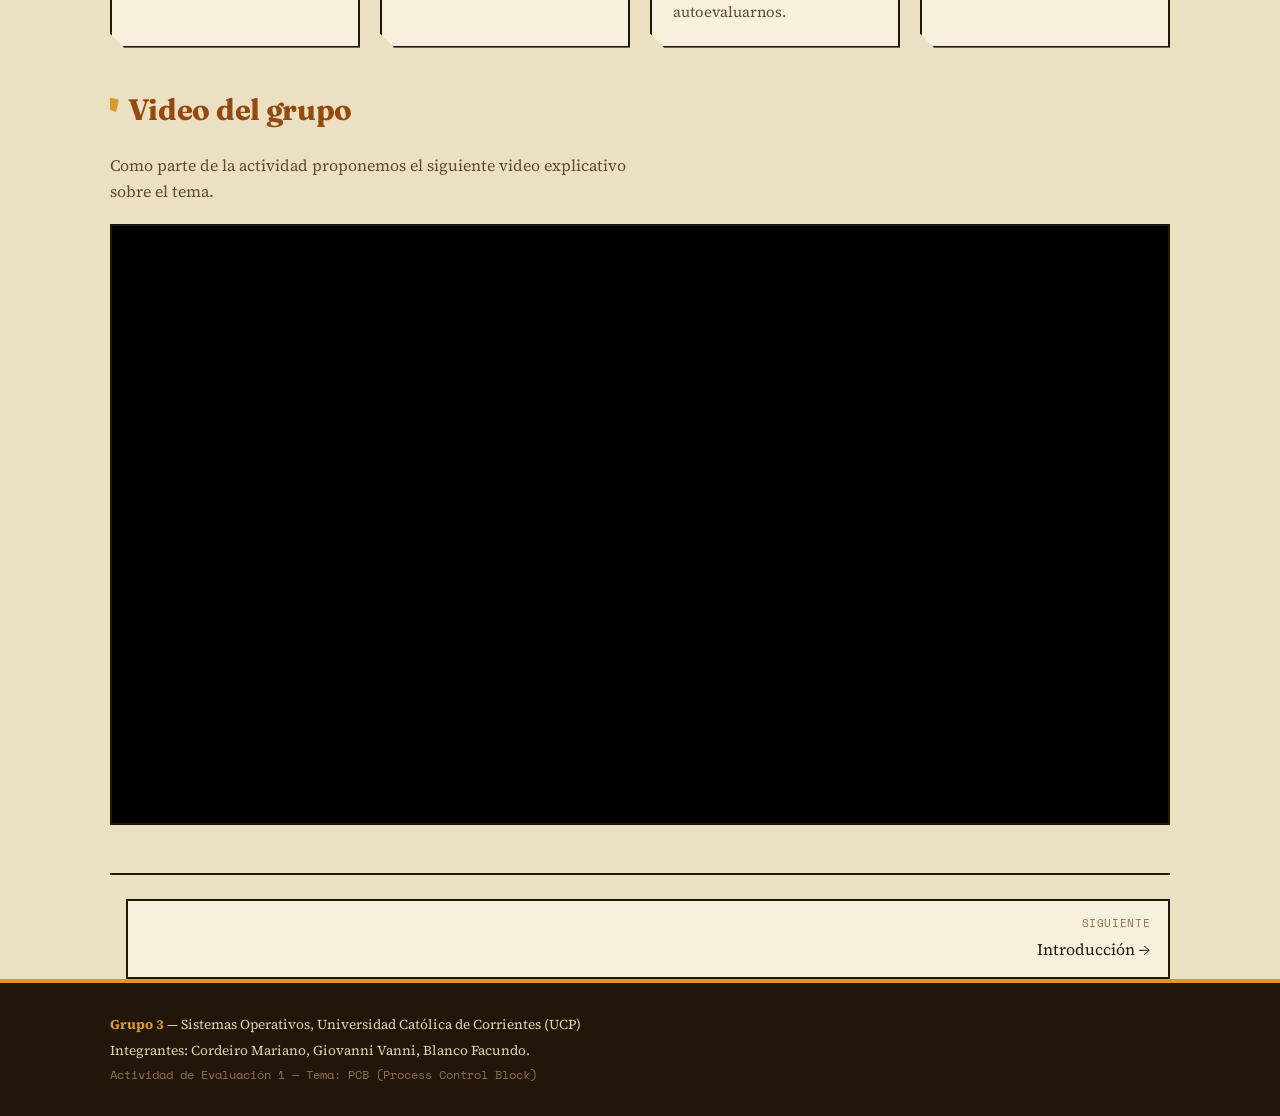
==== commit 927daef6: "gurpos en todos lados" ====
--- a/index.html
+++ b/index.html
@@ -3,10 +3,10 @@
   <head>
     <meta charset="UTF-8" />
     <meta name="viewport" content="width=device-width, initial-scale=1.0" />
-    <title>PCB (Process Control Block) — Grupo 4 | Sistemas Operativos</title>
+    <title>PCB (Process Control Block) — Grupo 3 | Sistemas Operativos</title>
     <meta
       name="description"
-      content="Sitio del Grupo 4 sobre el PCB (Process Control Block) para la Actividad de Evaluación 1 de Sistemas Operativos - UCP."
+      content="Sitio del Grupo 3 sobre el PCB (Process Control Block) para la Actividad de Evaluación 1 de Sistemas Operativos - UCP."
     />
     <link rel="preconnect" href="https://fonts.googleapis.com" />
     <link
@@ -57,7 +57,7 @@
             Este sitio explica, qué es el
             <strong>Process Control Block (PCB)</strong>, para qué lo usa el
             sistema operativo y por qué es una de las piezas más importantes
-            para que la multitarea funcione. Fue desarrollado por el Grupo 4
+            para que la multitarea funcione. Fue desarrollado por el Grupo 3
             para la cátedra de Sistemas Operativos de la Universidad de la
             Cuenca del Plata (UCP).
           </p>
@@ -88,7 +88,7 @@
         </p>
       </div>
 
-      <h2>Integrantes — Grupo 4</h2>
+      <h2>Integrantes — Grupo 3</h2>
       <ul class="team-list">
         <li>Cordeiro Mariano</li>
         <li>Giovanni Vanni</li>
--- a/style.css
+++ b/style.css
@@ -1,5 +1,5 @@
 /* ============================================================
-   PCB — Process Control Block | Grupo 4 | Sistemas Operativos
+   PCB — Process Control Block | Grupo 3 | Sistemas Operativos
    Hoja de estilos compartida
    Identidad visual: collage cubista — ocre, beige, marrón, negro.
    Planos facetados en vez de esquinas redondeadas; tipografía de
@@ -48,7 +48,8 @@
   margin: 0;
   font-family: var(--font-body);
   background-color: var(--bg);
-  background-image: linear-gradient(
+  background-image:
+    linear-gradient(
       128deg,
       transparent 46%,
       rgba(33, 22, 9, 0.045) 47%,
@@ -253,7 +254,9 @@
   font-weight: 700;
   padding: 0.5rem 0.6rem;
   letter-spacing: 0.01em;
-  transition: background 0.15s, color 0.15s;
+  transition:
+    background 0.15s,
+    color 0.15s;
   white-space: nowrap;
 }
 
@@ -354,7 +357,10 @@
   box-shadow: var(--shadow-sm);
   padding: 1.3rem;
   clip-path: polygon(0 0, 100% 0, 100% 100%, 14px 100%, 0 calc(100% - 14px));
-  transition: transform 0.15s, box-shadow 0.15s, background 0.15s;
+  transition:
+    transform 0.15s,
+    box-shadow 0.15s,
+    background 0.15s;
 }
 
 .card:hover {
@@ -711,7 +717,10 @@
   padding: 0.7rem 1rem;
   cursor: pointer;
   font-size: 0.95rem;
-  transition: border-color 0.15s, background 0.15s, transform 0.1s;
+  transition:
+    border-color 0.15s,
+    background 0.15s,
+    transform 0.1s;
 }
 
 .quiz-option:hover:not(:disabled) {
@@ -786,7 +795,9 @@
   cursor: pointer;
   font-size: 0.9rem;
   clip-path: polygon(0 0, 100% 0, 96% 100%, 0% 100%);
-  transition: transform 0.1s, box-shadow 0.1s;
+  transition:
+    transform 0.1s,
+    box-shadow 0.1s;
 }
 
 .btn:hover {
@@ -859,7 +870,9 @@
   text-decoration: none;
   color: var(--text);
   background: var(--card);
-  transition: transform 0.12s, box-shadow 0.12s;
+  transition:
+    transform 0.12s,
+    box-shadow 0.12s;
 }
 
 .page-nav a:hover {
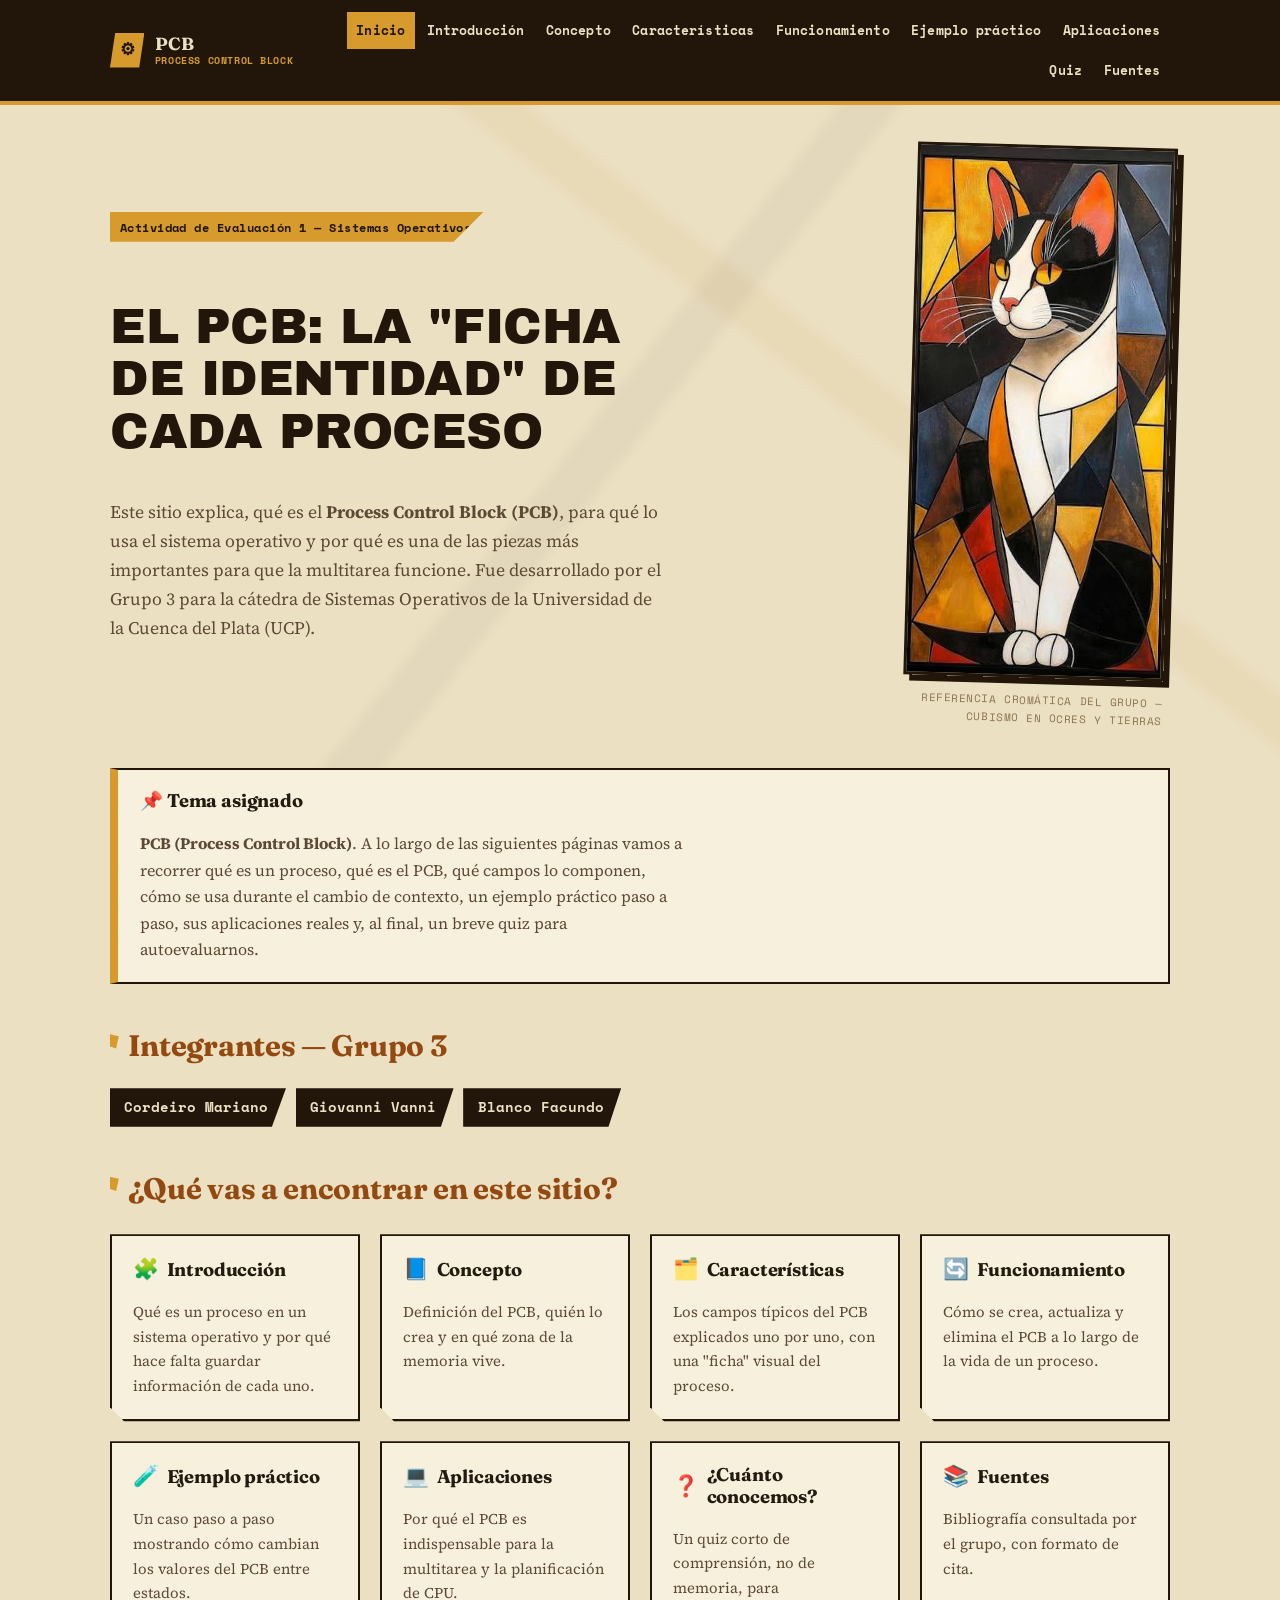
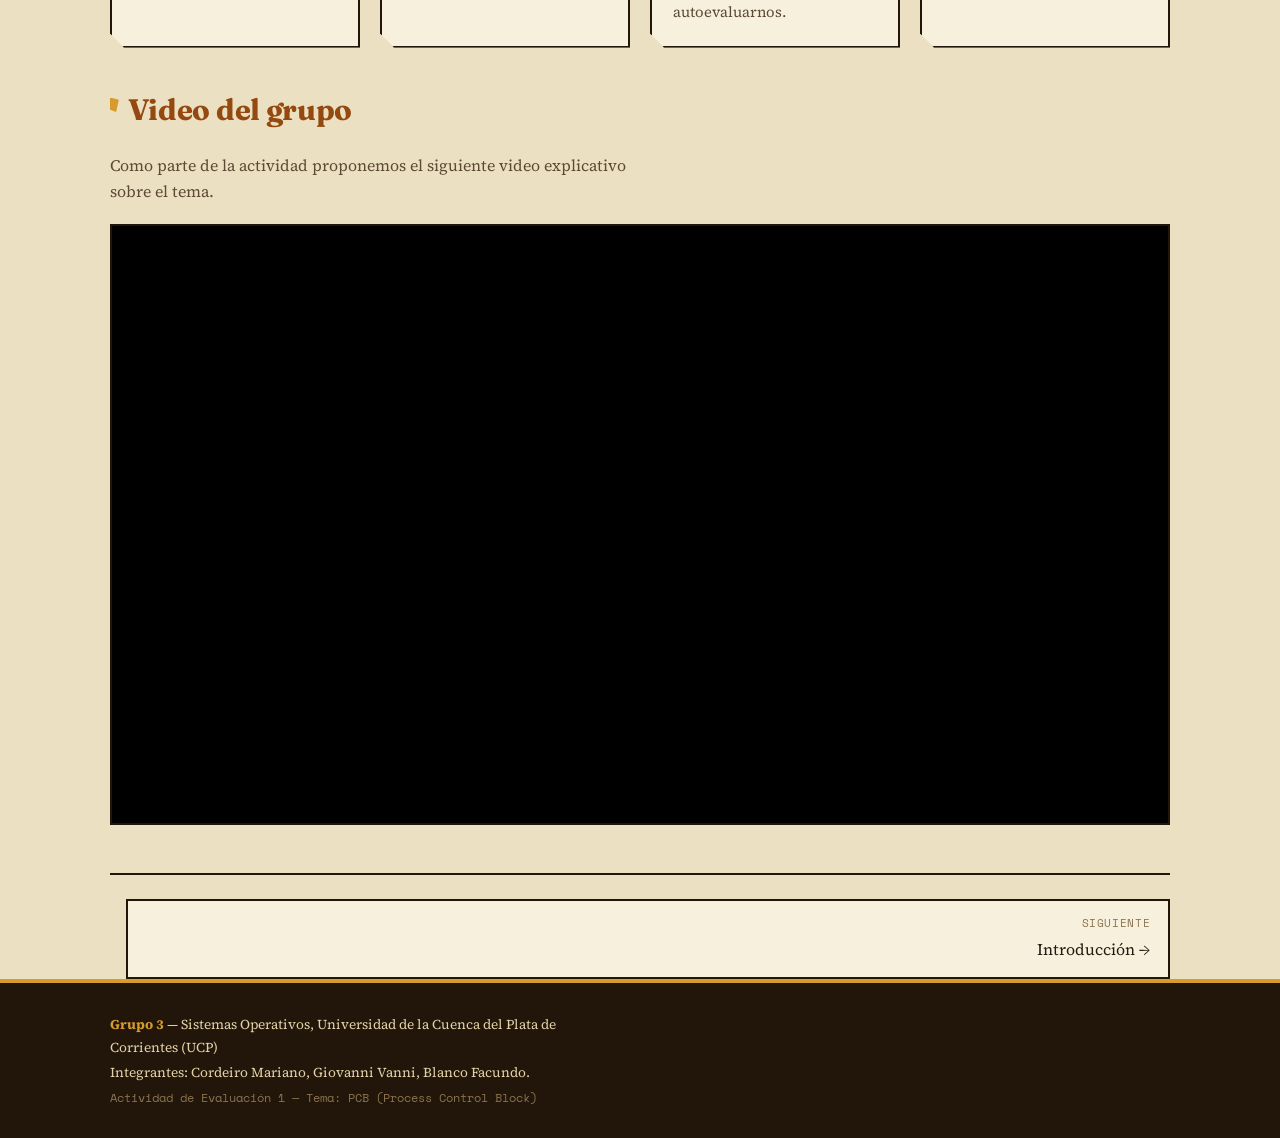
==== commit 719efaf4: "cambio de nombre de universidad" ====
--- a/index.html
+++ b/index.html
@@ -194,8 +194,8 @@
     <footer class="site-footer">
       <div class="container footer-inner">
         <p>
-          <strong>Grupo 3</strong> — Sistemas Operativos, Universidad Católica
-          de Corrientes (UCP)
+          <strong>Grupo 3</strong> — Sistemas Operativos, Universidad de la
+          Cuenca del Plata de Corrientes (UCP)
         </p>
         <p>Integrantes: Cordeiro Mariano, Giovanni Vanni, Blanco Facundo.</p>
         <p class="footer-note">
